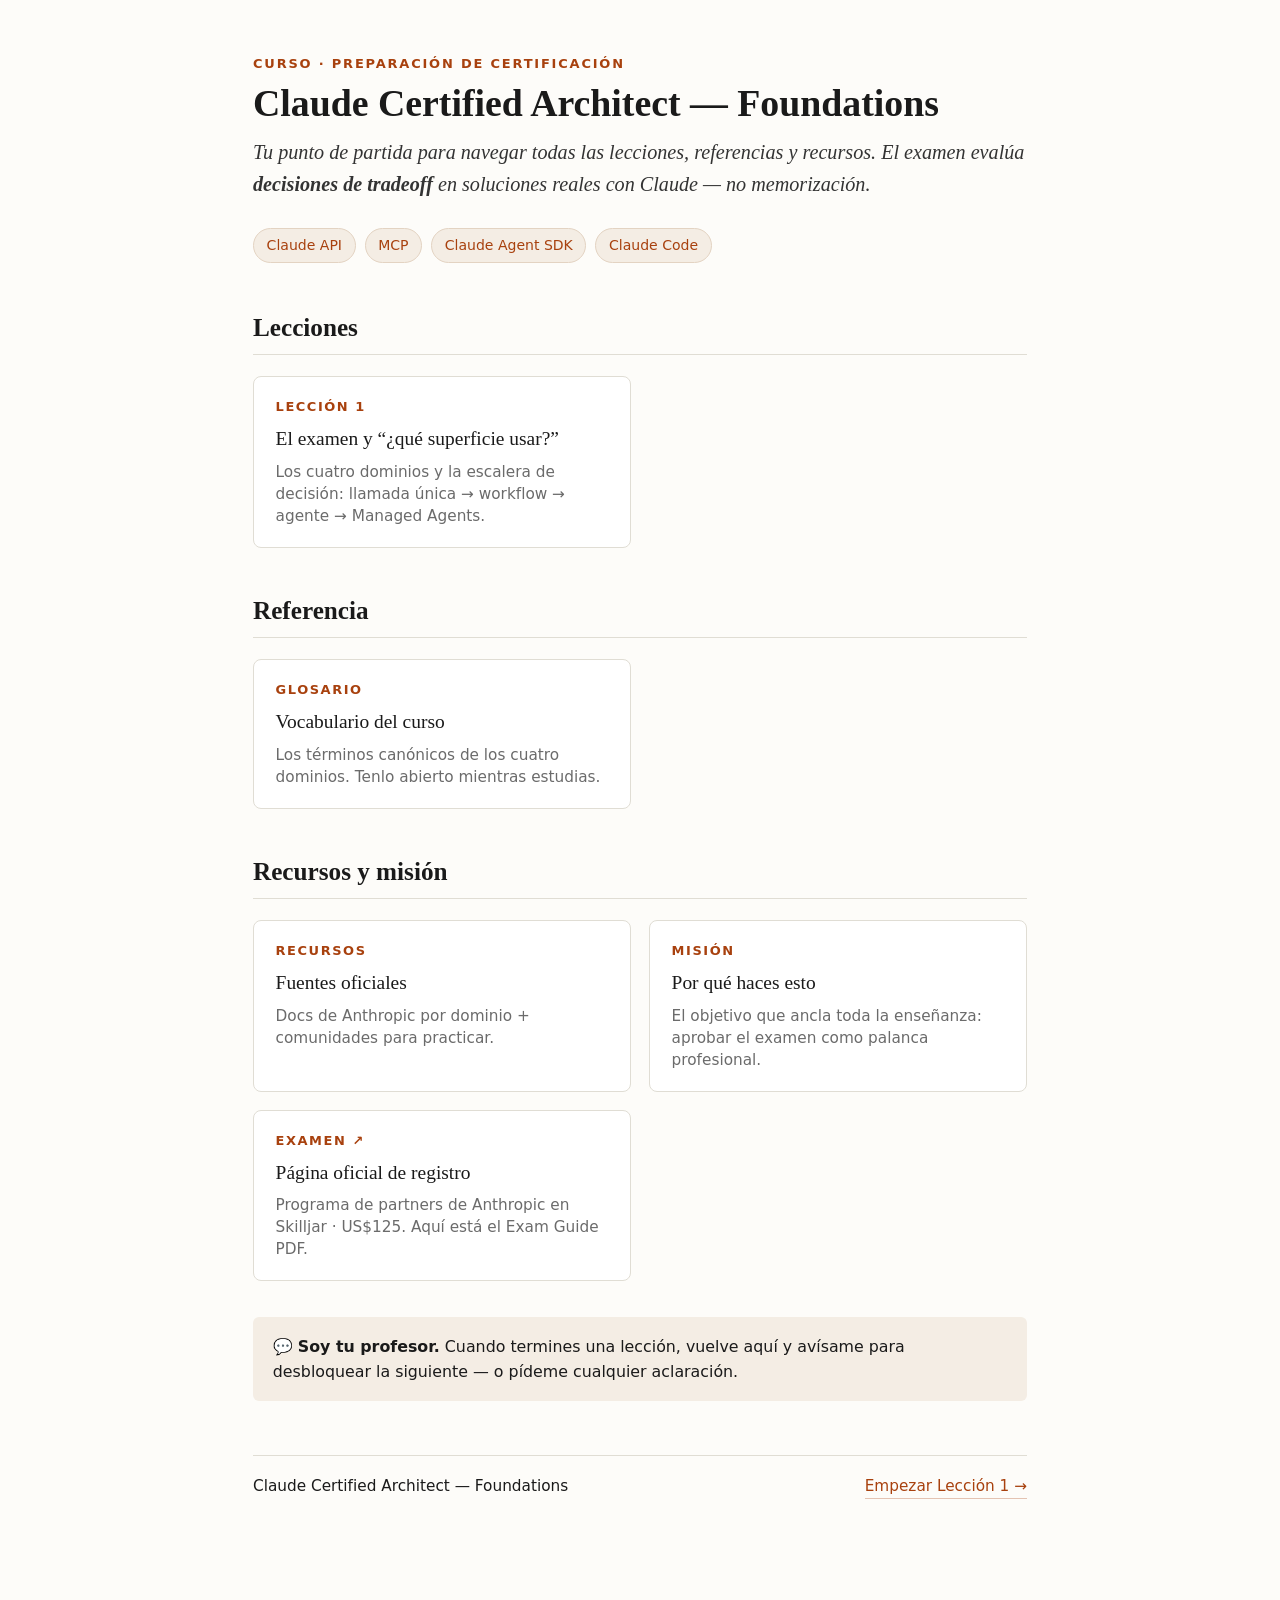
==== index.html @ 450dafc4 "add index" ====
<!DOCTYPE html>
<html lang="es">
<head>
<meta charset="utf-8">
<meta name="viewport" content="width=device-width, initial-scale=1">
<title>Claude Certified Architect — Curso</title>
<link rel="stylesheet" href="assets/course.css">
<style>
/* Solo lo específico del índice; el resto viene de course.css */
.hero { margin-bottom: 2.5rem; }
.cards { display: grid; gap: 1rem; grid-template-columns: repeat(auto-fill, minmax(15rem, 1fr)); margin: 1.2rem 0 2rem; }
.card { display: block; border: 1px solid var(--rule); border-radius: 8px; padding: 1.1rem 1.2rem;
  background: #fff; text-decoration: none; border-bottom: 1px solid var(--rule); transition: transform .12s, box-shadow .12s; }
.card:hover { transform: translateY(-2px); box-shadow: 0 4px 14px rgba(0,0,0,.07); border-bottom: 1px solid var(--rule); }
.card .num { font-family: -apple-system, system-ui, sans-serif; font-size: .72rem; letter-spacing: .12em; text-transform: uppercase; color: var(--accent); font-weight: 700; }
.card .t { font-size: 1.08rem; margin: .3rem 0 .35rem; color: var(--ink); }
.card .d { font-family: -apple-system, system-ui, sans-serif; font-size: .85rem; color: var(--muted); line-height: 1.45; }
.domains { display: flex; flex-wrap: wrap; gap: .5rem; margin: 1rem 0 0; }
.chip { font-family: -apple-system, system-ui, sans-serif; font-size: .78rem; background: var(--accent-soft); border: 1px solid #e3d3c2; color: var(--accent); padding: .3rem .7rem; border-radius: 999px; }
</style>
</head>
<body>
<div class="hero">
  <p class="eyebrow">Curso · Preparación de certificación</p>
  <h1>Claude Certified Architect — Foundations</h1>
  <p class="lede">Tu punto de partida para navegar todas las lecciones, referencias y recursos. El examen evalúa <strong>decisiones de tradeoff</strong> en soluciones reales con Claude — no memorización.</p>
  <div class="domains">
    <span class="chip">Claude API</span>
    <span class="chip">MCP</span>
    <span class="chip">Claude Agent SDK</span>
    <span class="chip">Claude Code</span>
  </div>
</div>

<h2>Lecciones</h2>
<div class="cards">
  <a class="card" href="lessons/0001-the-exam-and-the-four-domains.html">
    <div class="num">Lección 1</div>
    <div class="t">El examen y “¿qué superficie usar?”</div>
    <div class="d">Los cuatro dominios y la escalera de decisión: llamada única → workflow → agente → Managed Agents.</div>
  </a>
  <!-- Nuevas lecciones se agregan aquí a medida que las creamos -->
</div>

<h2>Referencia</h2>
<div class="cards">
  <a class="card" href="reference/glossary.html">
    <div class="num">Glosario</div>
    <div class="t">Vocabulario del curso</div>
    <div class="d">Los términos canónicos de los cuatro dominios. Tenlo abierto mientras estudias.</div>
  </a>
</div>

<h2>Recursos y misión</h2>
<div class="cards">
  <a class="card" href="RESOURCES.md">
    <div class="num">Recursos</div>
    <div class="t">Fuentes oficiales</div>
    <div class="d">Docs de Anthropic por dominio + comunidades para practicar.</div>
  </a>
  <a class="card" href="MISSION.md">
    <div class="num">Misión</div>
    <div class="t">Por qué haces esto</div>
    <div class="d">El objetivo que ancla toda la enseñanza: aprobar el examen como palanca profesional.</div>
  </a>
  <a class="card" href="https://anthropic-partners.skilljar.com/claude-certified-architect-foundations-certification">
    <div class="num">Examen ↗</div>
    <div class="t">Página oficial de registro</div>
    <div class="d">Programa de partners de Anthropic en Skilljar · US$125. Aquí está el Exam Guide PDF.</div>
  </a>
</div>

<div class="ask">💬 <strong>Soy tu profesor.</strong> Cuando termines una lección, vuelve aquí y avísame para desbloquear la siguiente — o pídeme cualquier aclaración.</div>

<div class="nav"><span>Claude Certified Architect — Foundations</span><a href="lessons/0001-the-exam-and-the-four-domains.html">Empezar Lección 1 →</a></div>
</body>
</html>
---- assets/course.css ----
/* Shared stylesheet for the Claude Certified Architect course.
   Tufte-inspired: generous margins, serif body, restrained palette.
   Every lesson and reference doc links this so the course reads as one system. */

:root {
  --ink: #1a1a1a;
  --paper: #fdfcf9;
  --muted: #6b6b6b;
  --rule: #e0ddd4;
  --accent: #a8410e;      /* terracotta — used sparingly for emphasis */
  --accent-soft: #f4ede4;
  --code-bg: #f5f2ec;
  --ok: #2f6b3c;
  --warn: #9a6a00;
  --maxw: 46rem;
}

* { box-sizing: border-box; }

html { font-size: 18px; }

body {
  margin: 0 auto;
  max-width: var(--maxw);
  padding: 3rem 1.5rem 6rem;
  background: var(--paper);
  color: var(--ink);
  font-family: Georgia, "Iowan Old Style", "Palatino Linotype", serif;
  line-height: 1.6;
  -webkit-font-smoothing: antialiased;
}

.eyebrow {
  font-family: -apple-system, "Segoe UI", system-ui, sans-serif;
  font-size: 0.72rem;
  letter-spacing: 0.14em;
  text-transform: uppercase;
  color: var(--accent);
  font-weight: 600;
  margin: 0 0 0.4rem;
}

h1 { font-size: 2.1rem; line-height: 1.15; margin: 0 0 0.6rem; }
h2 { font-size: 1.4rem; margin: 2.4rem 0 0.6rem; border-bottom: 1px solid var(--rule); padding-bottom: 0.3rem; }
h3 { font-size: 1.1rem; margin: 1.6rem 0 0.4rem; }

.lede { font-size: 1.12rem; color: #333; font-style: italic; margin: 0 0 1.5rem; }

a { color: var(--accent); text-decoration: none; border-bottom: 1px solid rgba(168,65,14,0.3); }
a:hover { border-bottom-color: var(--accent); }

code, pre, kbd { font-family: "SF Mono", "JetBrains Mono", Menlo, Consolas, monospace; font-size: 0.85em; }
code { background: var(--code-bg); padding: 0.1em 0.35em; border-radius: 3px; }
pre { background: var(--code-bg); padding: 1rem 1.2rem; border-radius: 6px; overflow-x: auto; border: 1px solid var(--rule); line-height: 1.45; }
pre code { background: none; padding: 0; }

blockquote { border-left: 3px solid var(--accent); margin: 1.2rem 0; padding: 0.2rem 1.2rem; color: #444; }

table { border-collapse: collapse; width: 100%; margin: 1.2rem 0; font-family: -apple-system, "Segoe UI", system-ui, sans-serif; font-size: 0.9rem; }
th, td { text-align: left; padding: 0.55rem 0.7rem; border-bottom: 1px solid var(--rule); vertical-align: top; }
th { background: var(--accent-soft); font-weight: 600; }

/* Callouts */
.callout { border-radius: 6px; padding: 0.9rem 1.1rem; margin: 1.3rem 0; font-family: -apple-system, system-ui, sans-serif; font-size: 0.92rem; }
.callout .tag { font-weight: 700; letter-spacing: 0.04em; text-transform: uppercase; font-size: 0.7rem; display: block; margin-bottom: 0.3rem; }
.callout.key { background: var(--accent-soft); border: 1px solid #e3d3c2; }
.callout.key .tag { color: var(--accent); }
.callout.trap { background: #fdf3f1; border: 1px solid #f0d0c8; }
.callout.trap .tag { color: #b23a1e; }
.callout.tip { background: #eef6ef; border: 1px solid #cfe4d2; }
.callout.tip .tag { color: var(--ok); }

/* Quiz widget styling (paired with assets/quiz.js) */
.quiz { border: 1px solid var(--rule); border-radius: 8px; padding: 1.1rem 1.3rem; margin: 1.5rem 0; background: #fff; }
.quiz h3 { margin-top: 0; }
.quiz .q { font-weight: 600; margin: 1rem 0 0.5rem; font-family: -apple-system, system-ui, sans-serif; }
.quiz .opt { display: block; width: 100%; text-align: left; margin: 0.35rem 0; padding: 0.55rem 0.8rem;
  border: 1px solid var(--rule); border-radius: 6px; background: var(--paper); cursor: pointer;
  font-family: -apple-system, system-ui, sans-serif; font-size: 0.9rem; transition: background 0.15s; }
.quiz .opt:hover { background: var(--accent-soft); }
.quiz .opt.correct { background: #e5f2e8; border-color: var(--ok); }
.quiz .opt.wrong { background: #fbe9e6; border-color: #b23a1e; }
.quiz .fb { font-family: -apple-system, system-ui, sans-serif; font-size: 0.85rem; margin-top: 0.5rem; color: var(--muted); min-height: 1.2rem; }
.quiz .fb.show { color: var(--ink); }

/* Decision-task card */
.task { border: 2px dashed var(--accent); border-radius: 8px; padding: 1.1rem 1.3rem; margin: 1.5rem 0; background: #fffdfa; }
.task .tag { font-family: -apple-system, system-ui, sans-serif; font-weight: 700; text-transform: uppercase; font-size: 0.7rem; letter-spacing: 0.05em; color: var(--accent); }

/* Footer nav */
.nav { display: flex; justify-content: space-between; margin-top: 3rem; padding-top: 1rem; border-top: 1px solid var(--rule); font-family: -apple-system, system-ui, sans-serif; font-size: 0.85rem; }
.ask { margin-top: 2rem; padding: 0.9rem 1.1rem; background: var(--accent-soft); border-radius: 6px; font-family: -apple-system, system-ui, sans-serif; font-size: 0.88rem; }

.progress { font-family: -apple-system, system-ui, sans-serif; font-size: 0.78rem; color: var(--muted); margin-bottom: 2rem; }
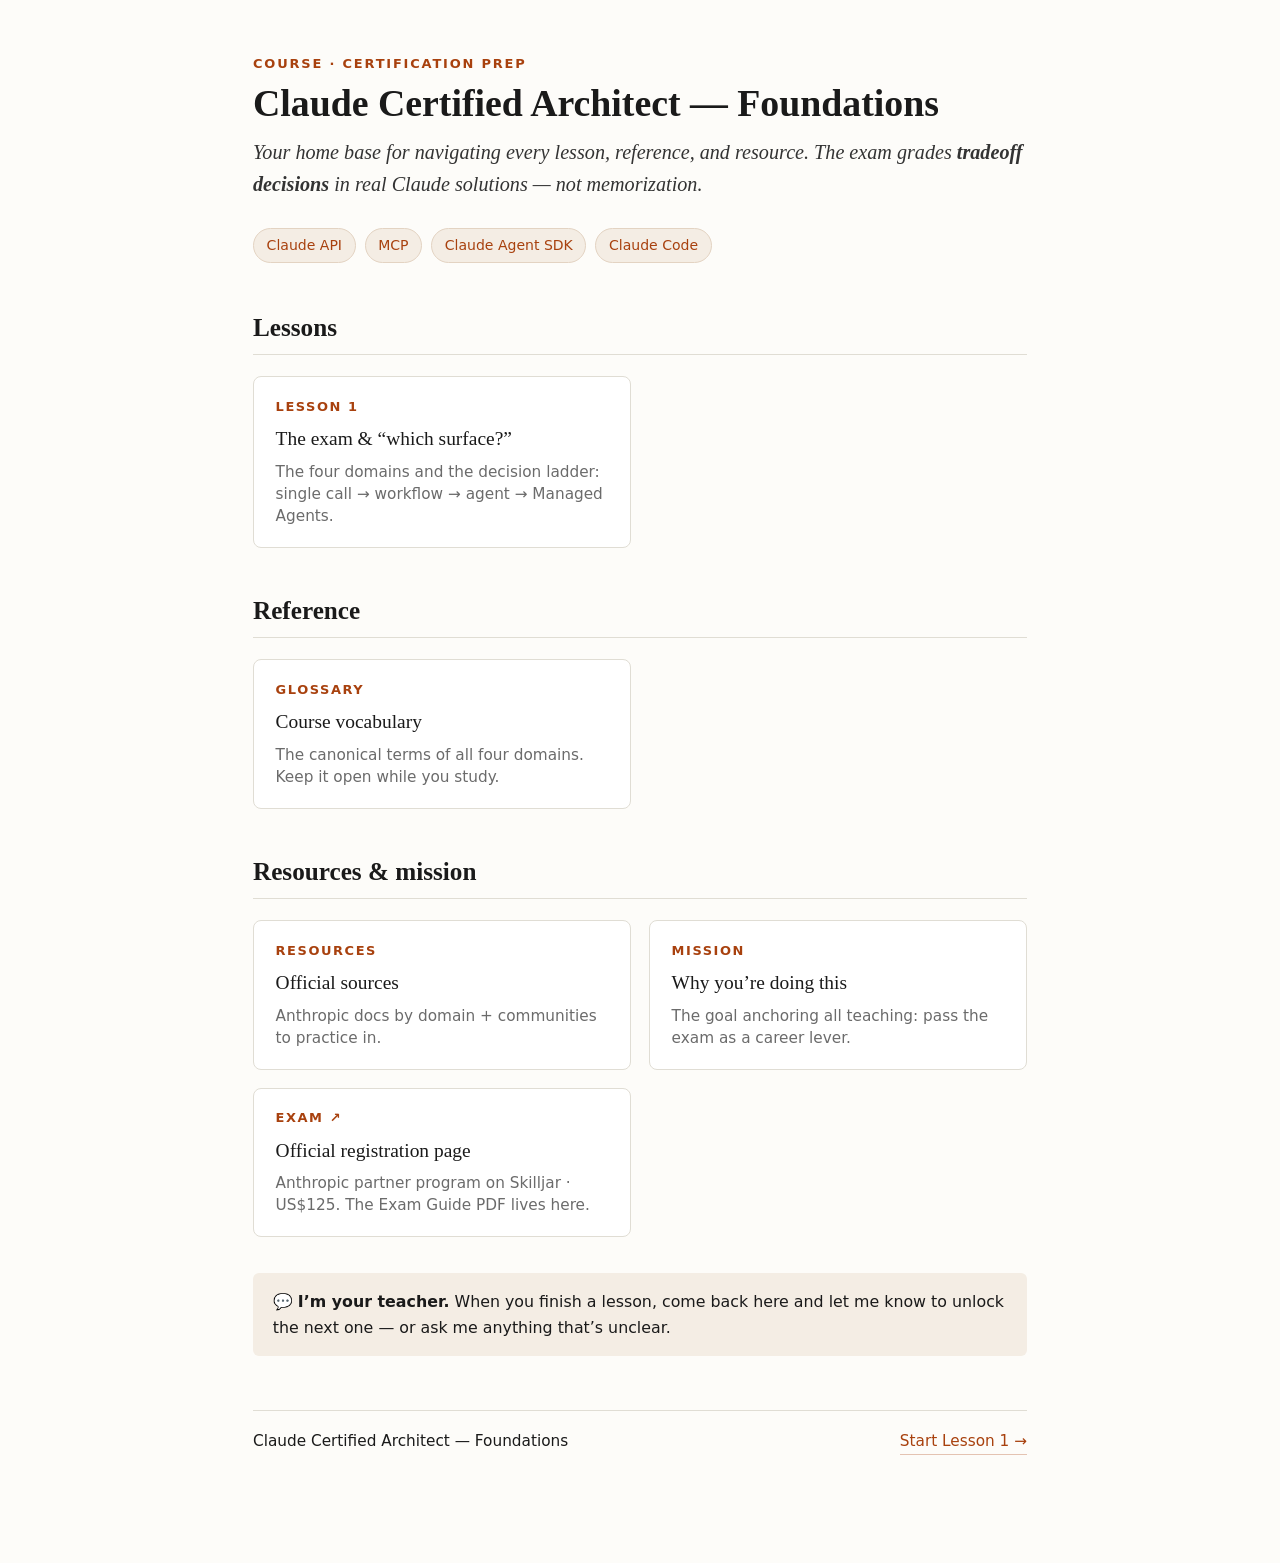
==== commit 091870a6: "english index" ====
--- a/index.html
+++ b/index.html
@@ -1,12 +1,12 @@
 <!DOCTYPE html>
-<html lang="es">
+<html lang="en">
 <head>
 <meta charset="utf-8">
 <meta name="viewport" content="width=device-width, initial-scale=1">
-<title>Claude Certified Architect — Curso</title>
+<title>Claude Certified Architect — Course</title>
 <link rel="stylesheet" href="assets/course.css">
 <style>
-/* Solo lo específico del índice; el resto viene de course.css */
+/* Index-specific only; the rest comes from course.css */
 .hero { margin-bottom: 2.5rem; }
 .cards { display: grid; gap: 1rem; grid-template-columns: repeat(auto-fill, minmax(15rem, 1fr)); margin: 1.2rem 0 2rem; }
 .card { display: block; border: 1px solid var(--rule); border-radius: 8px; padding: 1.1rem 1.2rem;
@@ -21,9 +21,9 @@
 </head>
 <body>
 <div class="hero">
-  <p class="eyebrow">Curso · Preparación de certificación</p>
+  <p class="eyebrow">Course · Certification prep</p>
   <h1>Claude Certified Architect — Foundations</h1>
-  <p class="lede">Tu punto de partida para navegar todas las lecciones, referencias y recursos. El examen evalúa <strong>decisiones de tradeoff</strong> en soluciones reales con Claude — no memorización.</p>
+  <p class="lede">Your home base for navigating every lesson, reference, and resource. The exam grades <strong>tradeoff decisions</strong> in real Claude solutions — not memorization.</p>
   <div class="domains">
     <span class="chip">Claude API</span>
     <span class="chip">MCP</span>
@@ -32,46 +32,46 @@
   </div>
 </div>
 
-<h2>Lecciones</h2>
+<h2>Lessons</h2>
 <div class="cards">
   <a class="card" href="lessons/0001-the-exam-and-the-four-domains.html">
-    <div class="num">Lección 1</div>
-    <div class="t">El examen y “¿qué superficie usar?”</div>
-    <div class="d">Los cuatro dominios y la escalera de decisión: llamada única → workflow → agente → Managed Agents.</div>
+    <div class="num">Lesson 1</div>
+    <div class="t">The exam & “which surface?”</div>
+    <div class="d">The four domains and the decision ladder: single call → workflow → agent → Managed Agents.</div>
   </a>
-  <!-- Nuevas lecciones se agregan aquí a medida que las creamos -->
+  <!-- New lessons get added here as we create them -->
 </div>
 
-<h2>Referencia</h2>
+<h2>Reference</h2>
 <div class="cards">
   <a class="card" href="reference/glossary.html">
-    <div class="num">Glosario</div>
-    <div class="t">Vocabulario del curso</div>
-    <div class="d">Los términos canónicos de los cuatro dominios. Tenlo abierto mientras estudias.</div>
+    <div class="num">Glossary</div>
+    <div class="t">Course vocabulary</div>
+    <div class="d">The canonical terms of all four domains. Keep it open while you study.</div>
   </a>
 </div>
 
-<h2>Recursos y misión</h2>
+<h2>Resources & mission</h2>
 <div class="cards">
   <a class="card" href="RESOURCES.md">
-    <div class="num">Recursos</div>
-    <div class="t">Fuentes oficiales</div>
-    <div class="d">Docs de Anthropic por dominio + comunidades para practicar.</div>
+    <div class="num">Resources</div>
+    <div class="t">Official sources</div>
+    <div class="d">Anthropic docs by domain + communities to practice in.</div>
   </a>
   <a class="card" href="MISSION.md">
-    <div class="num">Misión</div>
-    <div class="t">Por qué haces esto</div>
-    <div class="d">El objetivo que ancla toda la enseñanza: aprobar el examen como palanca profesional.</div>
+    <div class="num">Mission</div>
+    <div class="t">Why you’re doing this</div>
+    <div class="d">The goal anchoring all teaching: pass the exam as a career lever.</div>
   </a>
   <a class="card" href="https://anthropic-partners.skilljar.com/claude-certified-architect-foundations-certification">
-    <div class="num">Examen ↗</div>
-    <div class="t">Página oficial de registro</div>
-    <div class="d">Programa de partners de Anthropic en Skilljar · US$125. Aquí está el Exam Guide PDF.</div>
+    <div class="num">Exam ↗</div>
+    <div class="t">Official registration page</div>
+    <div class="d">Anthropic partner program on Skilljar · US$125. The Exam Guide PDF lives here.</div>
   </a>
 </div>
 
-<div class="ask">💬 <strong>Soy tu profesor.</strong> Cuando termines una lección, vuelve aquí y avísame para desbloquear la siguiente — o pídeme cualquier aclaración.</div>
+<div class="ask">💬 <strong>I’m your teacher.</strong> When you finish a lesson, come back here and let me know to unlock the next one — or ask me anything that’s unclear.</div>
 
-<div class="nav"><span>Claude Certified Architect — Foundations</span><a href="lessons/0001-the-exam-and-the-four-domains.html">Empezar Lección 1 →</a></div>
+<div class="nav"><span>Claude Certified Architect — Foundations</span><a href="lessons/0001-the-exam-and-the-four-domains.html">Start Lesson 1 →</a></div>
 </body>
 </html>
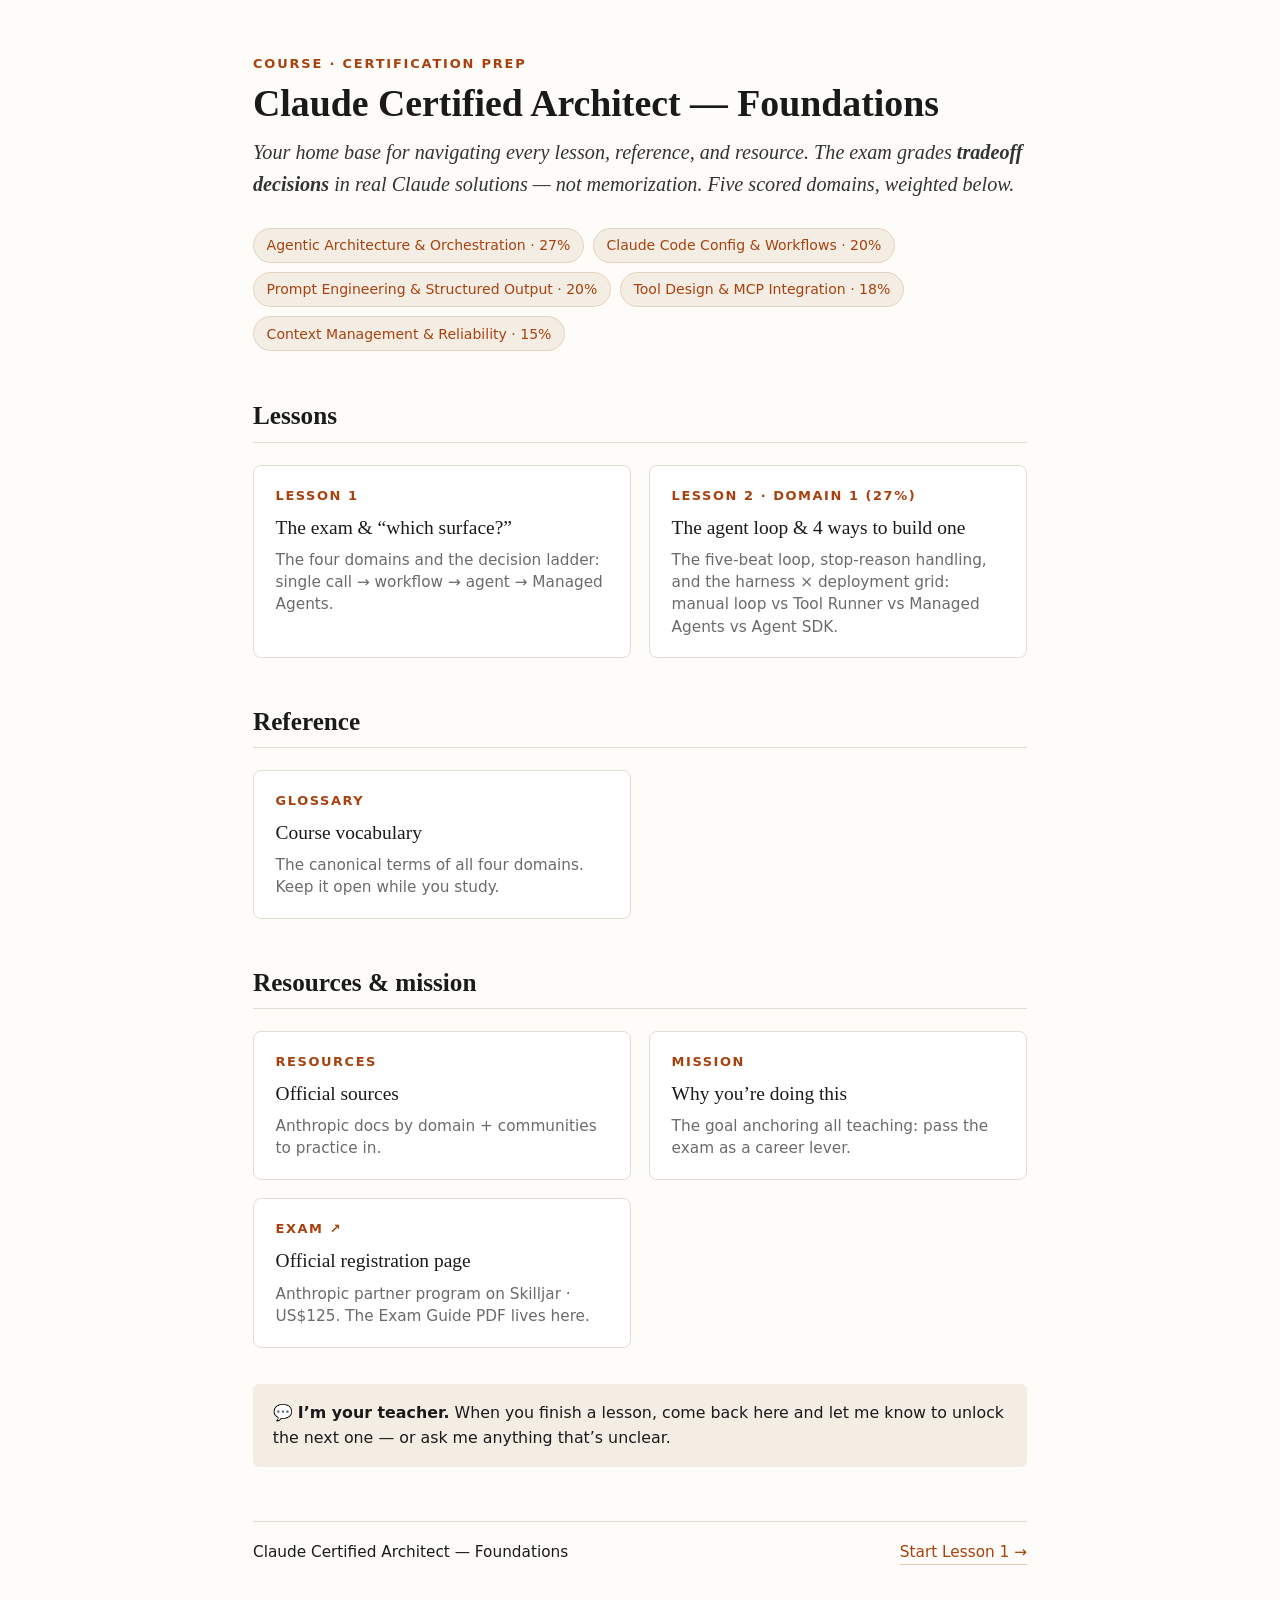
==== commit 4cd818f4: "fix domains and add lesson 0002" ====
--- a/index.html
+++ b/index.html
@@ -23,12 +23,13 @@
 <div class="hero">
   <p class="eyebrow">Course · Certification prep</p>
   <h1>Claude Certified Architect — Foundations</h1>
-  <p class="lede">Your home base for navigating every lesson, reference, and resource. The exam grades <strong>tradeoff decisions</strong> in real Claude solutions — not memorization.</p>
+  <p class="lede">Your home base for navigating every lesson, reference, and resource. The exam grades <strong>tradeoff decisions</strong> in real Claude solutions — not memorization. Five scored domains, weighted below.</p>
   <div class="domains">
-    <span class="chip">Claude API</span>
-    <span class="chip">MCP</span>
-    <span class="chip">Claude Agent SDK</span>
-    <span class="chip">Claude Code</span>
+    <span class="chip">Agentic Architecture &amp; Orchestration · 27%</span>
+    <span class="chip">Claude Code Config &amp; Workflows · 20%</span>
+    <span class="chip">Prompt Engineering &amp; Structured Output · 20%</span>
+    <span class="chip">Tool Design &amp; MCP Integration · 18%</span>
+    <span class="chip">Context Management &amp; Reliability · 15%</span>
   </div>
 </div>
 
@@ -38,6 +39,11 @@
     <div class="num">Lesson 1</div>
     <div class="t">The exam & “which surface?”</div>
     <div class="d">The four domains and the decision ladder: single call → workflow → agent → Managed Agents.</div>
+  </a>
+  <a class="card" href="lessons/0002-the-agent-loop-and-four-build-approaches.html">
+    <div class="num">Lesson 2 · Domain 1 (27%)</div>
+    <div class="t">The agent loop & 4 ways to build one</div>
+    <div class="d">The five-beat loop, stop-reason handling, and the harness × deployment grid: manual loop vs Tool Runner vs Managed Agents vs Agent SDK.</div>
   </a>
   <!-- New lessons get added here as we create them -->
 </div>
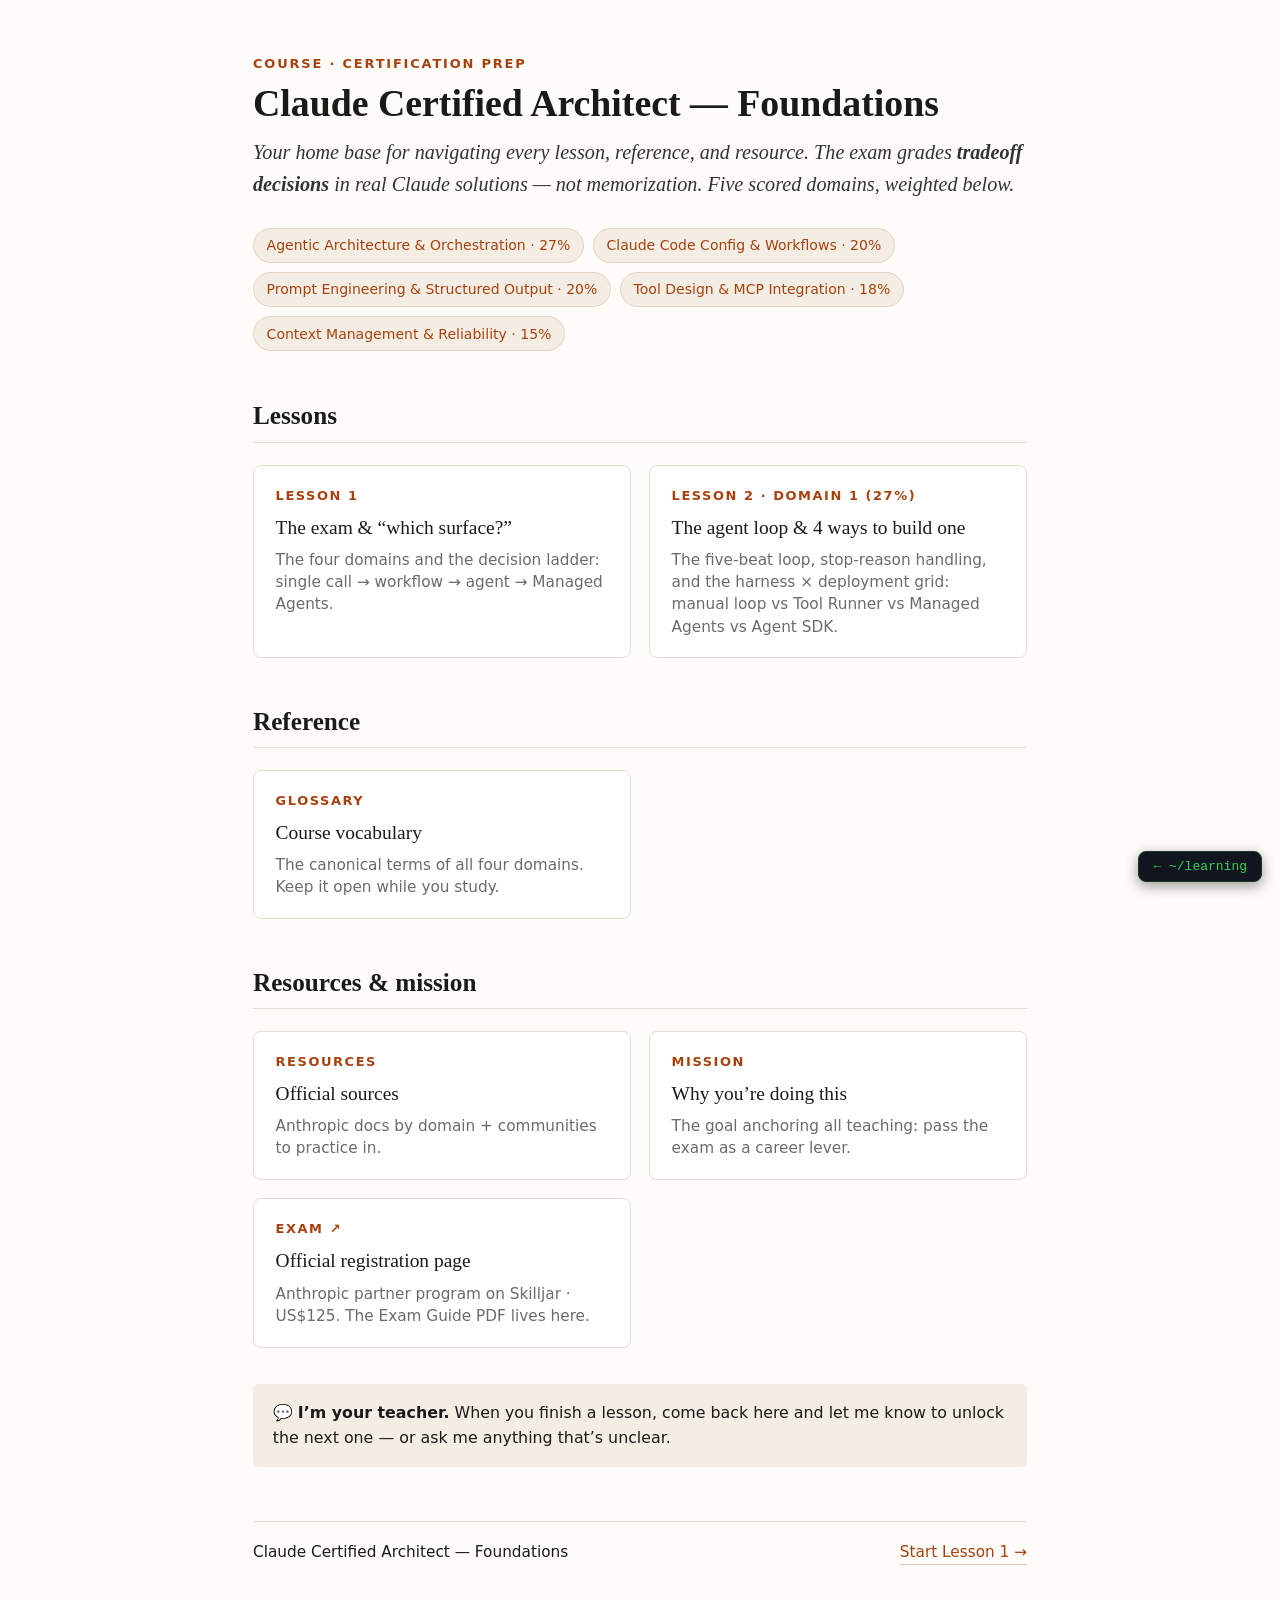
==== commit ae9c9993: "remove characters" ====
--- a/index.html
+++ b/index.html
@@ -79,5 +79,6 @@
 <div class="ask">💬 <strong>I’m your teacher.</strong> When you finish a lesson, come back here and let me know to unlock the next one — or ask me anything that’s unclear.</div>
 
 <div class="nav"><span>Claude Certified Architect — Foundations</span><a href="lessons/0001-the-exam-and-the-four-domains.html">Start Lesson 1 →</a></div>
+<a href="https://rafaelmaldonado.github.io/learning/" title="Volver al hub de aprendizaje" style="position:fixed;bottom:18px;right:18px;z-index:9999;background:#11151f;color:#39d353;border:1px solid #1c3a26;border-radius:8px;padding:8px 14px;font:13px/1 ui-monospace,Consolas,monospace;text-decoration:none;box-shadow:0 4px 14px rgba(0,0,0,.4)">&larr; ~/learning</a>
 </body>
 </html>
--- a/assets/course.css
+++ b/assets/course.css
@@ -80,7 +80,7 @@
 .quiz .opt:hover { background: var(--accent-soft); }
 .quiz .opt.correct { background: #e5f2e8; border-color: var(--ok); }
 .quiz .opt.wrong { background: #fbe9e6; border-color: #b23a1e; }
-.quiz .fb { font-family: -apple-system, system-ui, sans-serif; font-size: 0.85rem; margin-top: 0.5rem; color: var(--muted); min-height: 1.2rem; }
+.quiz .feedback { font-family: -apple-system, system-ui, sans-serif; font-size: 0.85rem; margin-top: 0.5rem; color: var(--muted); min-height: 1.2rem; }
 .quiz .fb.show { color: var(--ink); }
 
 /* Decision-task card */
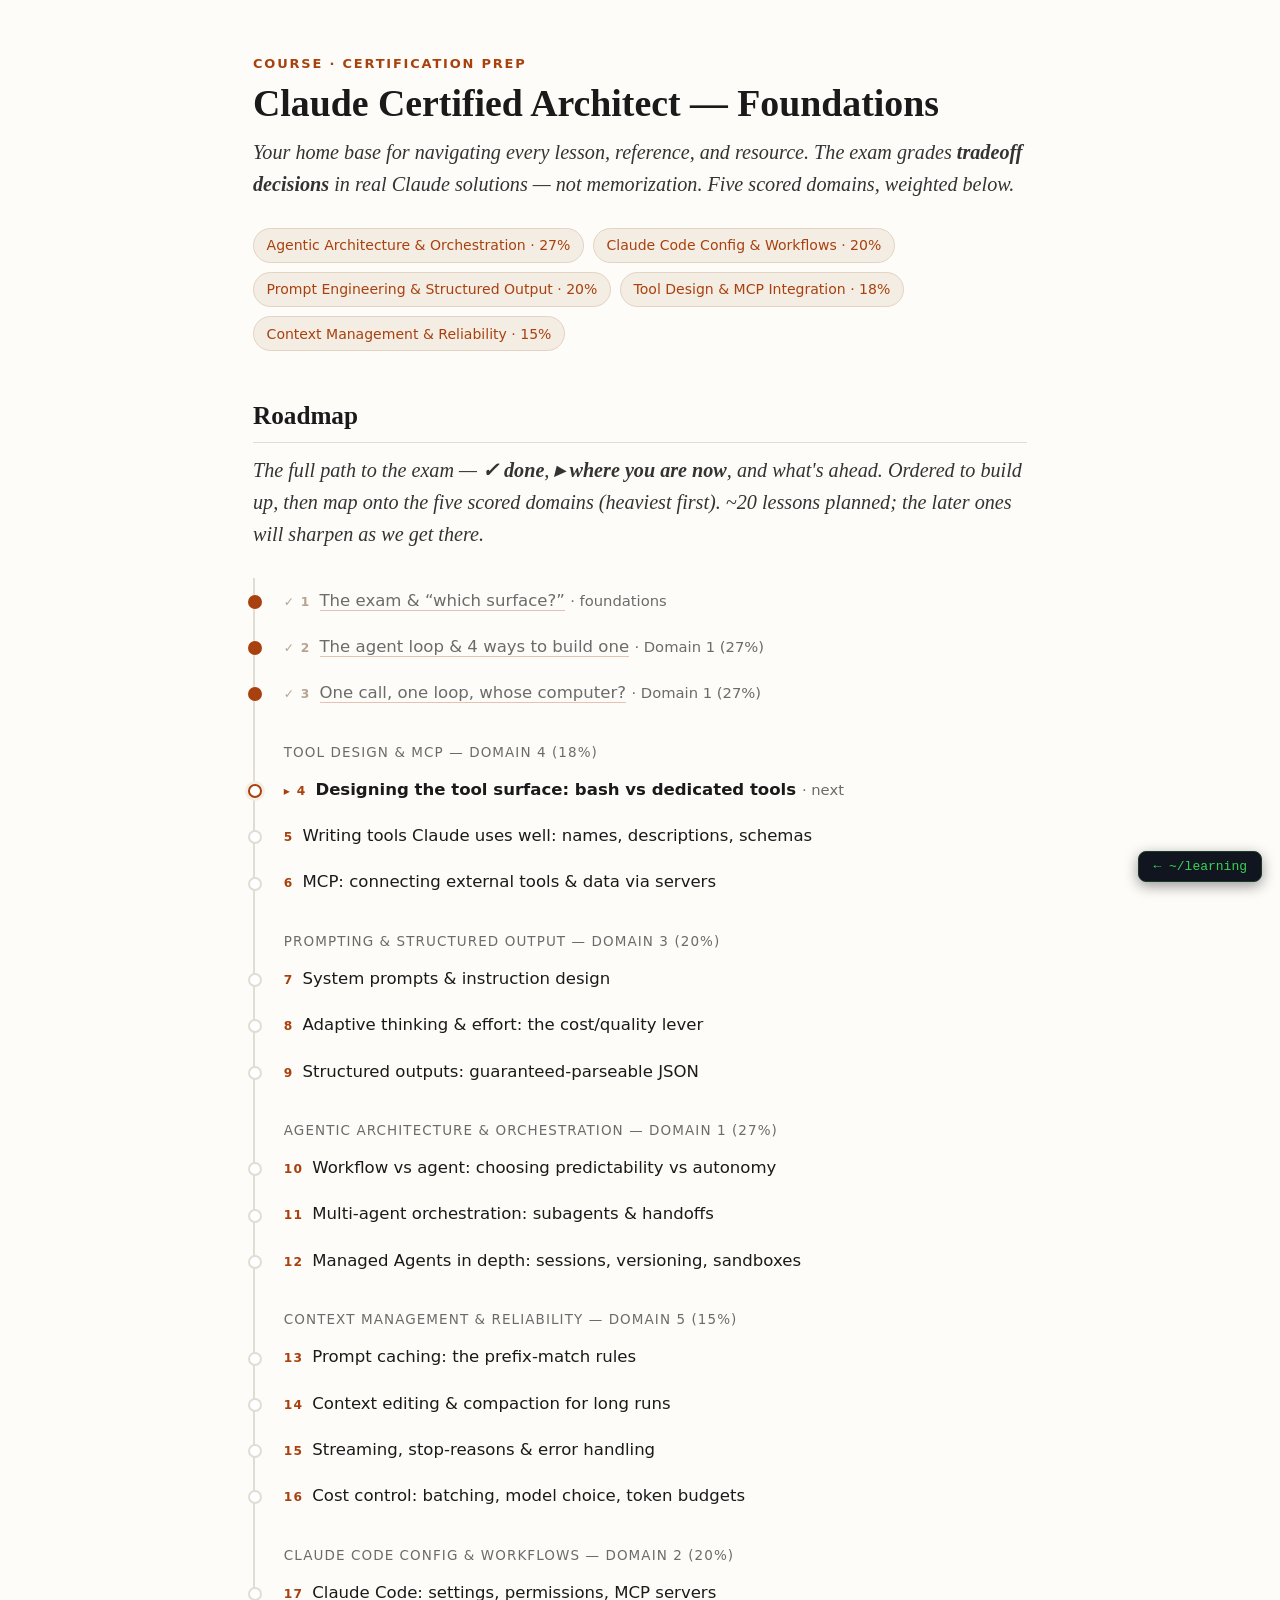
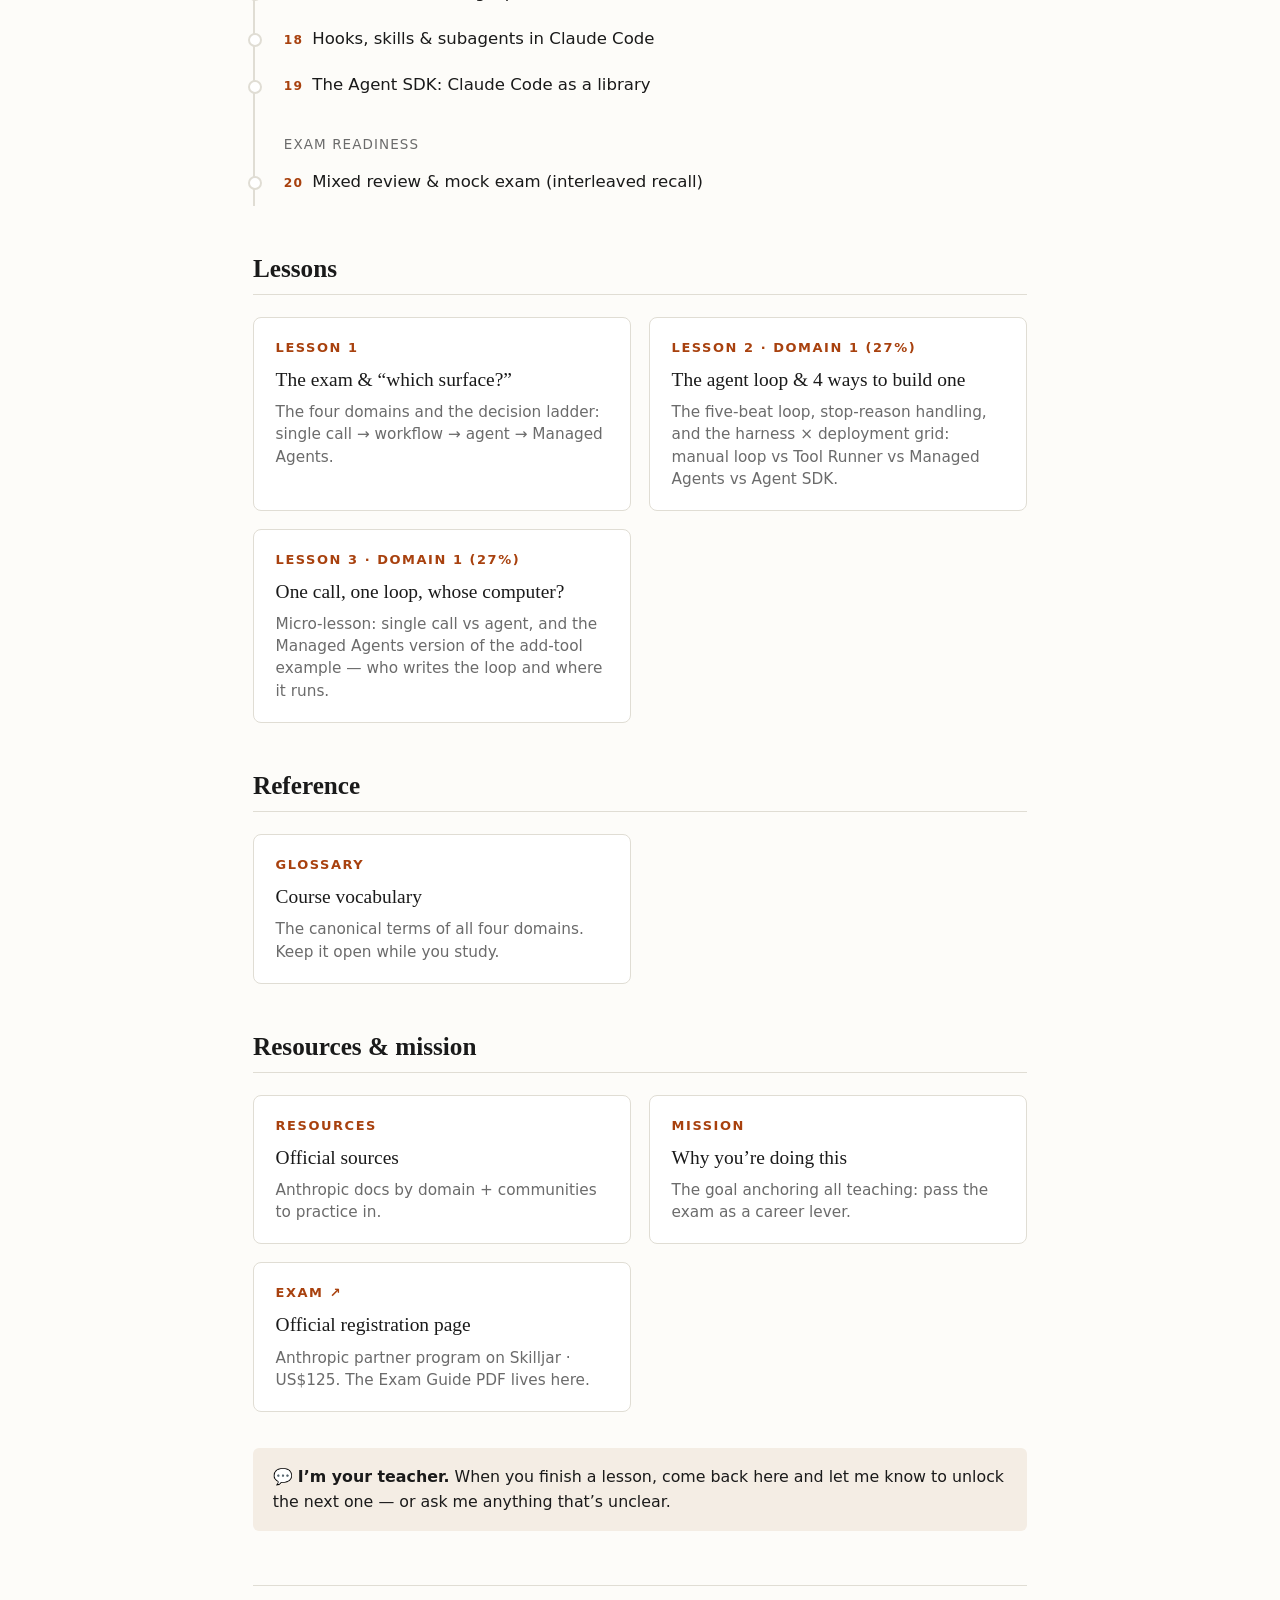
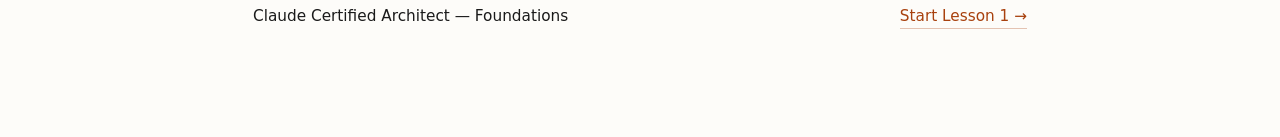
==== commit a07beaad: "lesson 1 and 2 done" ====
--- a/index.html
+++ b/index.html
@@ -17,6 +17,19 @@
 .card .d { font-family: -apple-system, system-ui, sans-serif; font-size: .85rem; color: var(--muted); line-height: 1.45; }
 .domains { display: flex; flex-wrap: wrap; gap: .5rem; margin: 1rem 0 0; }
 .chip { font-family: -apple-system, system-ui, sans-serif; font-size: .78rem; background: var(--accent-soft); border: 1px solid #e3d3c2; color: var(--accent); padding: .3rem .7rem; border-radius: 999px; }
+/* Roadmap */
+.roadmap { list-style: none; padding: 0; margin: 1rem 0 2rem; border-left: 2px solid var(--rule); }
+.roadmap li { position: relative; padding: .55rem 0 .55rem 1.6rem; font-family: -apple-system, system-ui, sans-serif; font-size: .92rem; color: var(--ink); }
+.roadmap li::before { content: ""; position: absolute; left: -7px; top: .95rem; width: 10px; height: 10px; border-radius: 50%; background: #fff; border: 2px solid var(--rule); }
+.roadmap li.done { color: var(--muted); }
+.roadmap li.done::before { background: var(--accent); border-color: var(--accent); }
+.roadmap li.done a { color: var(--muted); }
+.roadmap li.now { font-weight: 700; }
+.roadmap li.now::before { background: #fff; border-color: var(--accent); box-shadow: 0 0 0 3px var(--accent-soft); }
+.roadmap .lbl { font-size: .68rem; letter-spacing: .1em; text-transform: uppercase; color: var(--accent); font-weight: 700; margin-right: .5rem; }
+.roadmap li.done .lbl { color: #b6a48f; }
+.roadmap .dom { color: var(--muted); font-weight: 400; font-size: .82rem; }
+.phase { font-family: -apple-system, system-ui, sans-serif; font-size: .75rem; letter-spacing: .08em; text-transform: uppercase; color: var(--muted); margin: 1.4rem 0 .2rem 1.6rem; }
 </style>
 </head>
 <body>
@@ -33,6 +46,43 @@
   </div>
 </div>
 
+<h2>Roadmap</h2>
+<p class="lede">The full path to the exam — <strong>✓ done</strong>, <strong>▸ where you are now</strong>, and what's ahead. Ordered to build up, then map onto the five scored domains (heaviest first). ~20 lessons planned; the later ones will sharpen as we get there.</p>
+<ol class="roadmap">
+  <li class="done"><span class="lbl">✓ 1</span><a href="lessons/0001-the-exam-and-the-four-domains.html">The exam & “which surface?”</a> <span class="dom">· foundations</span></li>
+  <li class="done"><span class="lbl">✓ 2</span><a href="lessons/0002-the-agent-loop-and-four-build-approaches.html">The agent loop & 4 ways to build one</a> <span class="dom">· Domain 1 (27%)</span></li>
+  <li class="done"><span class="lbl">✓ 3</span><a href="lessons/0003-single-call-to-managed-agents.html">One call, one loop, whose computer?</a> <span class="dom">· Domain 1 (27%)</span></li>
+
+  <p class="phase">Tool design & MCP — Domain 4 (18%)</p>
+  <li class="now"><span class="lbl">▸ 4</span>Designing the tool surface: bash vs dedicated tools <span class="dom">· next</span></li>
+  <li><span class="lbl">5</span>Writing tools Claude uses well: names, descriptions, schemas</li>
+  <li><span class="lbl">6</span>MCP: connecting external tools & data via servers</li>
+
+  <p class="phase">Prompting & structured output — Domain 3 (20%)</p>
+  <li><span class="lbl">7</span>System prompts & instruction design</li>
+  <li><span class="lbl">8</span>Adaptive thinking & effort: the cost/quality lever</li>
+  <li><span class="lbl">9</span>Structured outputs: guaranteed-parseable JSON</li>
+
+  <p class="phase">Agentic architecture & orchestration — Domain 1 (27%)</p>
+  <li><span class="lbl">10</span>Workflow vs agent: choosing predictability vs autonomy</li>
+  <li><span class="lbl">11</span>Multi-agent orchestration: subagents & handoffs</li>
+  <li><span class="lbl">12</span>Managed Agents in depth: sessions, versioning, sandboxes</li>
+
+  <p class="phase">Context management & reliability — Domain 5 (15%)</p>
+  <li><span class="lbl">13</span>Prompt caching: the prefix-match rules</li>
+  <li><span class="lbl">14</span>Context editing & compaction for long runs</li>
+  <li><span class="lbl">15</span>Streaming, stop-reasons & error handling</li>
+  <li><span class="lbl">16</span>Cost control: batching, model choice, token budgets</li>
+
+  <p class="phase">Claude Code config & workflows — Domain 2 (20%)</p>
+  <li><span class="lbl">17</span>Claude Code: settings, permissions, MCP servers</li>
+  <li><span class="lbl">18</span>Hooks, skills & subagents in Claude Code</li>
+  <li><span class="lbl">19</span>The Agent SDK: Claude Code as a library</li>
+
+  <p class="phase">Exam readiness</p>
+  <li><span class="lbl">20</span>Mixed review & mock exam (interleaved recall)</li>
+</ol>
+
 <h2>Lessons</h2>
 <div class="cards">
   <a class="card" href="lessons/0001-the-exam-and-the-four-domains.html">
@@ -44,6 +94,11 @@
     <div class="num">Lesson 2 · Domain 1 (27%)</div>
     <div class="t">The agent loop & 4 ways to build one</div>
     <div class="d">The five-beat loop, stop-reason handling, and the harness × deployment grid: manual loop vs Tool Runner vs Managed Agents vs Agent SDK.</div>
+  </a>
+  <a class="card" href="lessons/0003-single-call-to-managed-agents.html">
+    <div class="num">Lesson 3 · Domain 1 (27%)</div>
+    <div class="t">One call, one loop, whose computer?</div>
+    <div class="d">Micro-lesson: single call vs agent, and the Managed Agents version of the add-tool example — who writes the loop and where it runs.</div>
   </a>
   <!-- New lessons get added here as we create them -->
 </div>
